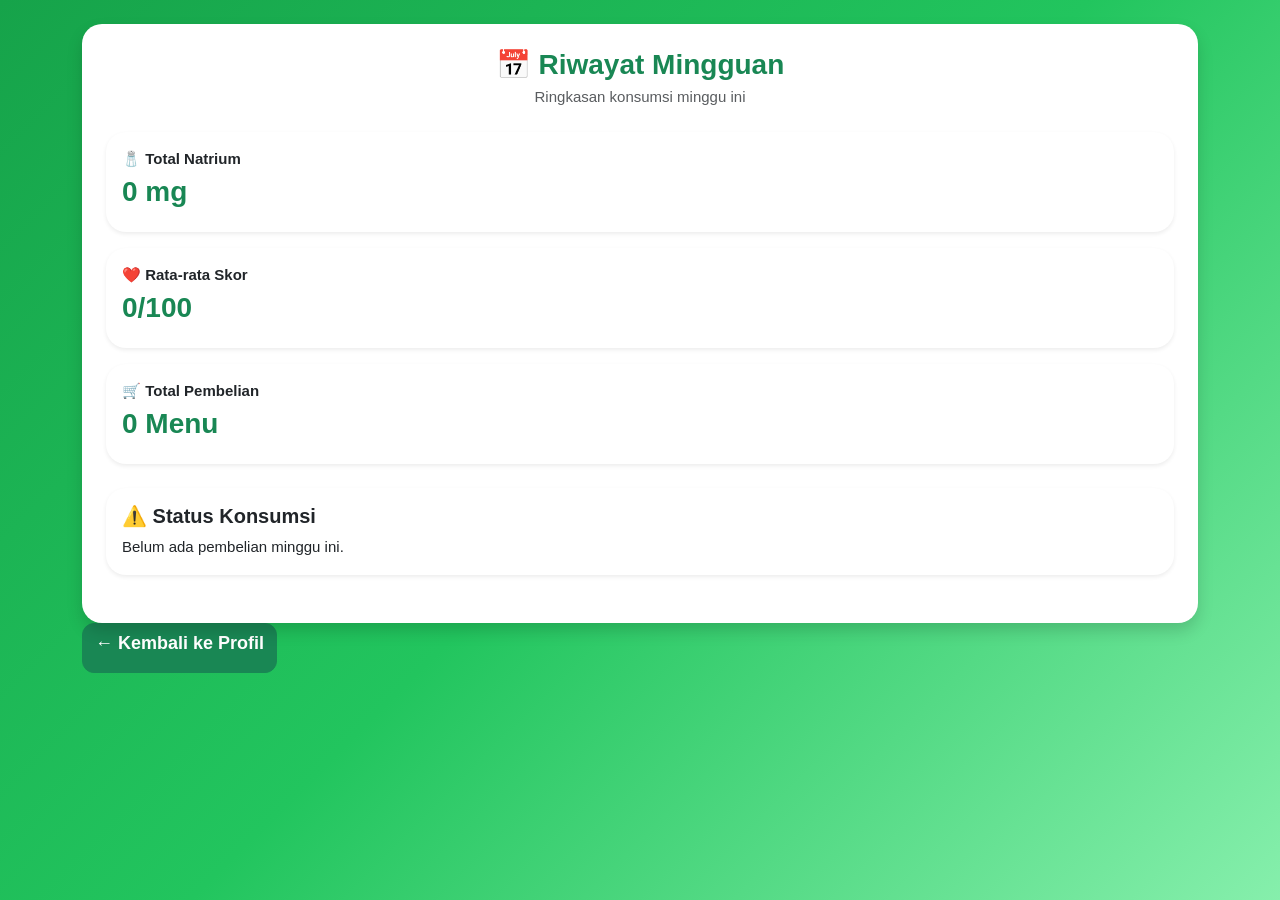
==== NUTRITRACK/Mingguan.html @ 906addd0 "Add files via upload" ====
<!DOCTYPE html>
<html lang="id">

<head>

    <meta charset="UTF-8">

    <meta name="viewport"
          content="width=device-width, initial-scale=1.0">

    <title>Riwayat Mingguan - NutriTrack</title>

    <link
        href="https://cdn.jsdelivr.net/npm/bootstrap@5.3.7/dist/css/bootstrap.min.css"
        rel="stylesheet">

    <link rel="stylesheet"
          href="css/style.css">

</head>

<body>

<div class="container py-4">

    <div class="card shadow p-4">

        <h3 class="text-success fw-bold text-center mb-1">
            📅 Riwayat Mingguan
        </h3>

        <p class="text-muted text-center mb-4">
            Ringkasan konsumsi minggu ini
        </p>


        <!-- TOTAL NATRIUM -->

        <div class="card shadow-sm mb-3">

            <div class="card-body">

                <p class="mb-1">
                    🧂 <b>Total Natrium</b>
                </p>

                <h3 id="totalNatrium"
                    class="text-success fw-bold">
                    0 mg
                </h3>

            </div>

        </div>


        <!-- RATA-RATA SKOR -->

        <div class="card shadow-sm mb-3">

            <div class="card-body">

                <p class="mb-1">
                    ❤️ <b>Rata-rata Skor</b>
                </p>

                <h3 id="rataSkor"
                    class="text-success fw-bold">
                    0/100
                </h3>

            </div>

        </div>


        <!-- TOTAL PEMBELIAN -->

        <div class="card shadow-sm mb-4">

            <div class="card-body">

                <p class="mb-1">
                    🛒 <b>Total Pembelian</b>
                </p>

                <h3 id="jumlahPembelian"
                    class="text-success fw-bold">
                    0 Menu
                </h3>

            </div>

        </div>

      <!-- STATUS KONSUMSI -->

<div class="card shadow-sm mb-4" id="cardStatus">

    <div class="card-body">

        <h5 id="judulStatus" class="fw-bold mb-2">
            ⚠️ Status Konsumsi
        </h5>

        <p id="isiStatus" class="mb-0">
            Belum ada pembelian minggu ini.
        </p>

    </div>

</div>
</div>

        <!-- TOMBOL KEMBALI -->

        <a href="profil.html"
           class="btn btn-success">

            ← Kembali ke Profil

        </a>

    </div>

</div>

<script src="js/minggu.js"></script>
<script src="js/mingguan.js"></script>

</body>

</html>
---- NUTRITRACK/css/style.css ----
body{
    margin:0;
    padding:0;
    font-family:Arial, Helvetica, sans-serif;

    background: linear-gradient(135deg,#16a34a,#22c55e,#86efac);

    min-height:100vh;
}

.card{
    border:none;
    border-radius:20px;
}

.form-control,
.form-select{
    height:50px;
    border-radius:12px;
}

.btn-success{
    height:50px;
    border-radius:12px;
    font-size:18px;
    font-weight:bold;
}

h1{
    font-weight:bold;
}

p{
    font-size:15px;
}

#natrium,
#lemak,
#gula,
#kalori,
#serat{
    font-size:18px;
    font-weight:500;
    padding:8px 0;
    border-bottom:1px solid #e5e7eb;
}
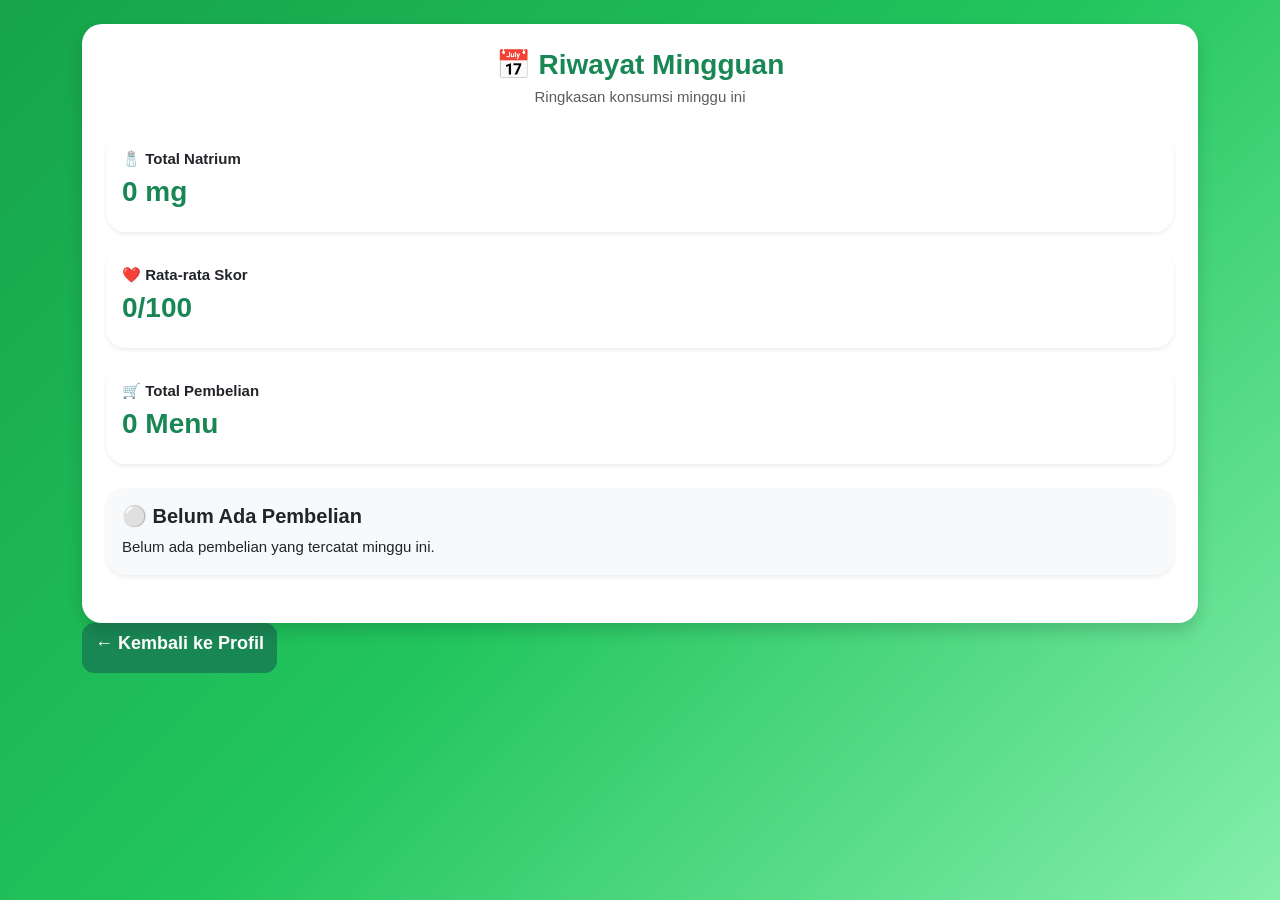
==== commit 1826ce13: "fix mingguan js filename" ====
--- a/NUTRITRACK/Mingguan.html
+++ b/NUTRITRACK/Mingguan.html
@@ -126,8 +126,8 @@
 </div>
 
 <script src="js/minggu.js"></script>
-<script src="js/mingguan.js"></script>
+<script src="js/Mingguan.js"></script>
 
 </body>
 
-</html>+</html>
